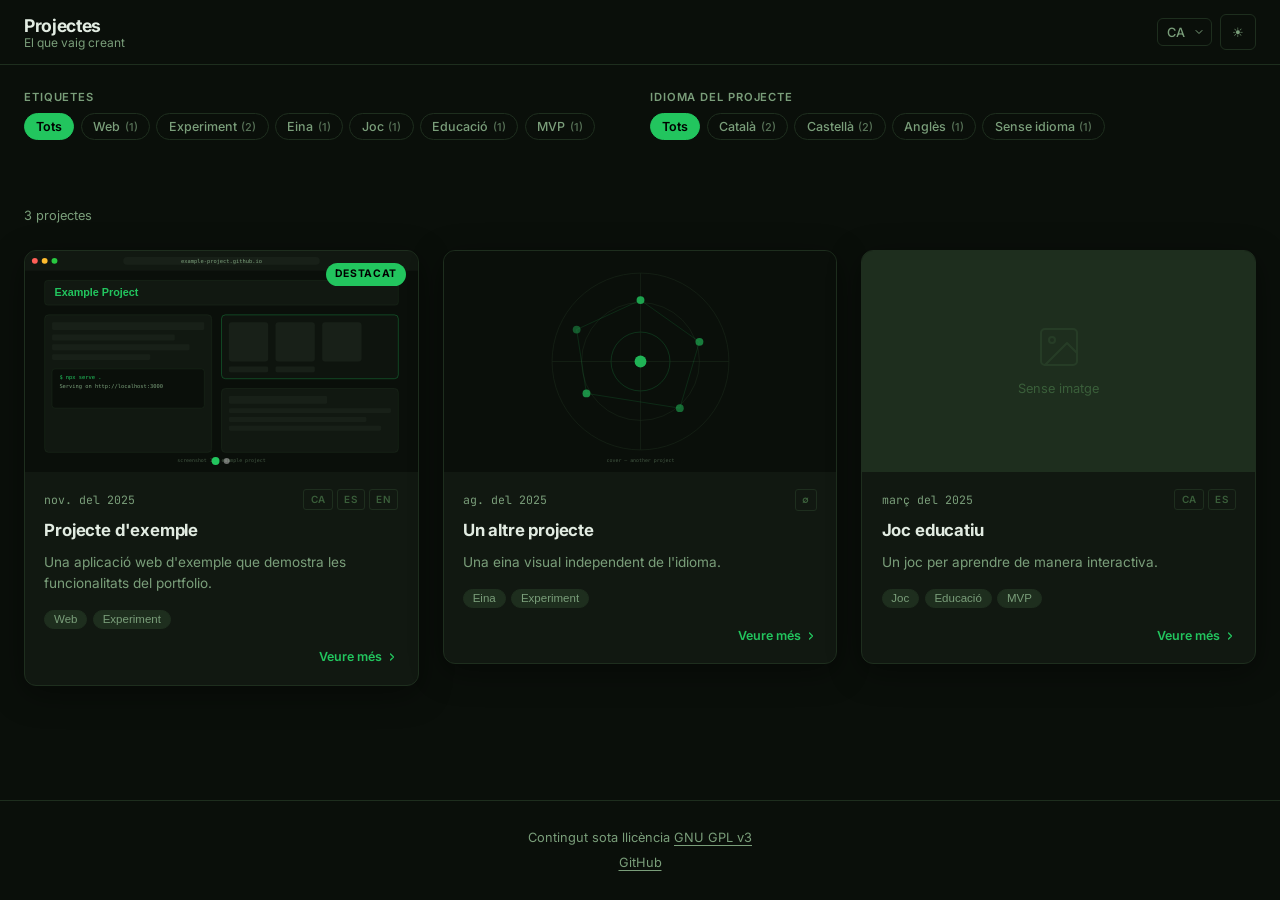
==== index.html @ 7bdc1eb7 "feat: portfolio MVP inicial Estructura completa del portfolio estàtic per a GitHub Pages: - index.ht" ====
<!DOCTYPE html>
<html lang="ca" data-theme="dark">
<head>
  <meta charset="UTF-8">
  <meta name="viewport" content="width=device-width, initial-scale=1.0">
  <meta name="description" content="Portfolio de projectes web, aplicacions i MVPs">
  <title>Portfolio</title>

  <!-- Favicon -->
  <link rel="icon" type="image/svg+xml" href="assets/img/favicon.svg">

  <!-- Google Fonts — Inter + JetBrains Mono -->
  <link rel="preconnect" href="https://fonts.googleapis.com">
  <link rel="preconnect" href="https://fonts.gstatic.com" crossorigin>
  <link href="https://fonts.googleapis.com/css2?family=Inter:wght@400;500;600;700;800&family=JetBrains+Mono:wght@400;500&display=swap" rel="stylesheet">

  <!-- Styles -->
  <link rel="stylesheet" href="assets/css/themes.css">
  <link rel="stylesheet" href="assets/css/main.css">
  <link rel="stylesheet" href="assets/css/components.css">

  <!-- marked.js (Markdown renderer, bundled locally) -->
  <script src="assets/js/vendor/marked.min.js"></script>
</head>
<body>

<div class="site-wrapper">

  <!-- ══════════════════════════════════════
       HEADER
  ══════════════════════════════════════ -->
  <header class="site-header" role="banner">
    <div class="header-inner">

      <!-- Brand -->
      <div class="header-brand">
        <img id="header-avatar" class="header-avatar" src="" alt="Avatar" aria-hidden="true"
             style="display:none">
        <div>
          <div id="header-title" class="header-title">Projectes</div>
          <div id="header-subtitle" class="header-subtitle"></div>
        </div>
      </div>

      <!-- Controls -->
      <div class="header-controls" role="toolbar" aria-label="Controls">

        <!-- Language selector -->
        <label for="lang-select" class="sr-only" data-i18n="lang.select">Selecciona idioma</label>
        <select id="lang-select" class="lang-select"
                aria-label="Selecciona idioma" data-i18n-attr="aria-label" data-i18n="lang.select">
          <option value="ca">CA</option>
          <option value="es">ES</option>
          <option value="en">EN</option>
        </select>

        <!-- Theme toggle -->
        <button id="theme-toggle" class="theme-toggle"
                aria-label="Canviar tema" title="Canviar tema">
          <span class="theme-icon" aria-hidden="true">☀</span>
        </button>

      </div>
    </div>
  </header>

  <!-- ══════════════════════════════════════
       MAIN
  ══════════════════════════════════════ -->
  <main class="site-main" id="main-content">

    <!-- Filters -->
    <section class="filters-section" id="filters-section" aria-label="Filtres">
      <!-- Rendered by filters.js -->
    </section>

    <!-- Project count -->
    <div class="section-header">
      <p class="project-count" id="project-count" aria-live="polite" aria-atomic="true"></p>
    </div>

    <!-- Projects grid -->
    <section id="projects-grid" class="projects-grid" aria-label="Projectes">
      <!-- Skeleton placeholders while loading -->
      <div class="skeleton skeleton-card"></div>
      <div class="skeleton skeleton-card"></div>
      <div class="skeleton skeleton-card"></div>
    </section>

  </main>

  <!-- ══════════════════════════════════════
       FOOTER
  ══════════════════════════════════════ -->
  <footer class="site-footer" role="contentinfo">
    <p id="footer-custom" style="display:none"></p>
    <p id="footer-license">
      Contingut sota llicència
      <a href="LICENSE" target="_blank" rel="noopener">GNU GPL v3</a>
    </p>
    <p>
      <a id="footer-github" href="#" target="_blank" rel="noopener noreferrer"
         style="display:none">GitHub</a>
    </p>
  </footer>

</div><!-- /.site-wrapper -->

<!-- ══════════════════════════════════════
     MODAL (inserted by modal.js at runtime)
══════════════════════════════════════ -->

<!-- ══════════════════════════════════════
     SCRIPTS (order matters)
══════════════════════════════════════ -->
<script src="assets/js/i18n.js"></script>
<script src="assets/js/theme.js"></script>
<script src="assets/js/carousel.js"></script>
<script src="assets/js/modal.js"></script>
<script src="assets/js/filters.js"></script>
<script src="assets/js/renderer.js"></script>
<script src="assets/js/main.js"></script>

</body>
</html>
---- assets/css/themes.css ----
/* ============================================================
   THEMES — CSS custom properties for dark/light modes
   Values are overridden at runtime by theme.js from config.json
   ============================================================ */

:root {
  /* Accent */
  --accent:        #22c55e;
  --accent-dim:    #16a34a;
  --accent-glow:   rgba(34, 197, 94, 0.15);

  /* Typography */
  --font-heading: 'Inter', system-ui, sans-serif;
  --font-body:    'Inter', system-ui, sans-serif;
  --font-mono:    'JetBrains Mono', 'Fira Code', monospace;

  /* Shape */
  --radius:       12px;
  --radius-sm:    6px;
  --radius-lg:    20px;

  /* Motion */
  --transition:   0.2s ease;
  --transition-slow: 0.35s ease;

  /* Z-layers */
  --z-header:     100;
  --z-filters:    90;
  --z-modal:      200;
  --z-modal-bg:   199;
}

/* ── DARK (default) ── */
[data-theme="dark"],
:root {
  --bg:            #0a0f0a;
  --surface:       #111811;
  --surface-hover: #182018;
  --surface-2:     #1e2e1e;
  --text:          #e2ece2;
  --text-muted:    #7a9e7a;
  --text-faint:    #3a5e3a;
  --border:        #1e2e1e;
  --shadow:        0 8px 32px rgba(0, 0, 0, 0.55);
  --shadow-sm:     0 2px 8px  rgba(0, 0, 0, 0.4);
  --shadow-lg:     0 16px 56px rgba(0, 0, 0, 0.7);
  --scrollbar-track: #111811;
  --scrollbar-thumb: #1e2e1e;
}

/* ── LIGHT ── */
[data-theme="light"] {
  --bg:            #f0f7f0;
  --surface:       #ffffff;
  --surface-hover: #e8f5e8;
  --surface-2:     #d8ecd8;
  --text:          #0f1f0f;
  --text-muted:    #4a724a;
  --text-faint:    #b0ceb0;
  --border:        #c8e0c8;
  --shadow:        0 4px 20px rgba(0, 60, 0, 0.1);
  --shadow-sm:     0 1px 6px  rgba(0, 60, 0, 0.08);
  --shadow-lg:     0 12px 40px rgba(0, 60, 0, 0.15);
  --scrollbar-track: #e8f5e8;
  --scrollbar-thumb: #c8e0c8;
}
---- assets/css/main.css ----
/* ============================================================
   MAIN — Reset, base, layout, typography
   ============================================================ */

*, *::before, *::after {
  box-sizing: border-box;
  margin: 0;
  padding: 0;
}

html {
  font-size: 16px;
  scroll-behavior: smooth;
  -webkit-text-size-adjust: 100%;
}

body {
  font-family: var(--font-body);
  background-color: var(--bg);
  color: var(--text);
  line-height: 1.6;
  min-height: 100vh;
  transition: background-color var(--transition-slow), color var(--transition-slow);
}

/* ── Scrollbar ── */
::-webkit-scrollbar       { width: 6px; height: 6px; }
::-webkit-scrollbar-track { background: var(--scrollbar-track); }
::-webkit-scrollbar-thumb { background: var(--scrollbar-thumb); border-radius: 3px; }
::-webkit-scrollbar-thumb:hover { background: var(--text-faint); }

/* ── Focus visible ── */
:focus-visible {
  outline: 2px solid var(--accent);
  outline-offset: 3px;
  border-radius: var(--radius-sm);
}

/* ── Links ── */
a {
  color: var(--accent);
  text-decoration: none;
  transition: color var(--transition), opacity var(--transition);
}
a:hover { opacity: 0.8; }

/* ── Images ── */
img, svg {
  display: block;
  max-width: 100%;
}

/* ── Utility ── */
.sr-only {
  position: absolute;
  width: 1px; height: 1px;
  padding: 0; margin: -1px;
  overflow: hidden;
  clip: rect(0,0,0,0);
  white-space: nowrap;
  border: 0;
}

/* ============================================================
   LAYOUT
   ============================================================ */

.site-wrapper {
  display: flex;
  flex-direction: column;
  min-height: 100vh;
}

/* ── Header ── */
.site-header {
  position: sticky;
  top: 0;
  z-index: var(--z-header);
  background: var(--bg);
  border-bottom: 1px solid var(--border);
  backdrop-filter: blur(12px);
  -webkit-backdrop-filter: blur(12px);
  transition: background-color var(--transition-slow), border-color var(--transition-slow);
}

.header-inner {
  max-width: 1400px;
  margin: 0 auto;
  padding: 0 1.5rem;
  height: 64px;
  display: flex;
  align-items: center;
  gap: 1rem;
}

.header-brand {
  display: flex;
  align-items: center;
  gap: 0.75rem;
  flex: 1;
  text-decoration: none;
}

.header-avatar {
  width: 36px;
  height: 36px;
  border-radius: 50%;
  border: 2px solid var(--border);
  object-fit: cover;
  flex-shrink: 0;
}

.header-title {
  font-family: var(--font-heading);
  font-size: 1.1rem;
  font-weight: 700;
  color: var(--text);
  letter-spacing: -0.02em;
  line-height: 1.2;
}

.header-subtitle {
  font-size: 0.75rem;
  color: var(--text-muted);
  line-height: 1;
}

.header-controls {
  display: flex;
  align-items: center;
  gap: 0.5rem;
  flex-shrink: 0;
}

/* ── Main content ── */
.site-main {
  flex: 1;
  max-width: 1400px;
  margin: 0 auto;
  padding: 1.5rem;
  width: 100%;
}

/* ── Footer ── */
.site-footer {
  border-top: 1px solid var(--border);
  padding: 1.5rem;
  text-align: center;
  color: var(--text-muted);
  font-size: 0.8rem;
  line-height: 2;
}

.site-footer a {
  color: var(--text-muted);
  text-decoration: underline;
  text-underline-offset: 3px;
}
.site-footer a:hover { color: var(--accent); }

/* ── Section title ── */
.section-header {
  margin-bottom: 1.5rem;
}

.project-count {
  font-size: 0.8rem;
  color: var(--text-muted);
  margin-top: 0.25rem;
}

/* ============================================================
   BUTTONS & CONTROLS
   ============================================================ */

.btn {
  display: inline-flex;
  align-items: center;
  gap: 0.4rem;
  padding: 0.45rem 0.9rem;
  border-radius: var(--radius-sm);
  border: 1px solid var(--border);
  background: transparent;
  color: var(--text-muted);
  font-family: var(--font-body);
  font-size: 0.8rem;
  font-weight: 500;
  cursor: pointer;
  transition: all var(--transition);
  white-space: nowrap;
  text-decoration: none;
}

.btn:hover {
  background: var(--surface-hover);
  color: var(--text);
  border-color: var(--text-faint);
}

.btn-accent {
  background: var(--accent);
  border-color: var(--accent);
  color: #000;
  font-weight: 600;
}

.btn-accent:hover {
  background: var(--accent-dim);
  border-color: var(--accent-dim);
  color: #000;
}

.btn-icon {
  padding: 0.45rem;
  width: 36px;
  height: 36px;
  justify-content: center;
}

/* Theme toggle */
.theme-toggle {
  background: transparent;
  border: 1px solid var(--border);
  border-radius: var(--radius-sm);
  padding: 0.45rem;
  width: 36px;
  height: 36px;
  display: flex;
  align-items: center;
  justify-content: center;
  cursor: pointer;
  color: var(--text-muted);
  transition: all var(--transition);
}
.theme-toggle:hover {
  background: var(--surface-hover);
  color: var(--accent);
  border-color: var(--accent);
}

/* Language selector */
.lang-select {
  background: transparent;
  border: 1px solid var(--border);
  border-radius: var(--radius-sm);
  padding: 0.35rem 0.6rem;
  color: var(--text-muted);
  font-family: var(--font-body);
  font-size: 0.8rem;
  font-weight: 500;
  cursor: pointer;
  transition: all var(--transition);
  appearance: none;
  -webkit-appearance: none;
  background-image: url("data:image/svg+xml,%3Csvg xmlns='http://www.w3.org/2000/svg' width='12' height='12' viewBox='0 0 24 24' fill='none' stroke='%237a9e7a' stroke-width='2' stroke-linecap='round' stroke-linejoin='round'%3E%3Cpath d='m6 9 6 6 6-6'/%3E%3C/svg%3E");
  background-repeat: no-repeat;
  background-position: right 0.4rem center;
  padding-right: 1.6rem;
}
.lang-select:hover, .lang-select:focus {
  border-color: var(--accent);
  color: var(--text);
}
.lang-select option {
  background: var(--surface);
  color: var(--text);
}

/* ============================================================
   RESPONSIVE
   ============================================================ */

@media (max-width: 600px) {
  .header-inner { padding: 0 1rem; }
  .site-main    { padding: 1rem; }
  .header-subtitle { display: none; }
}
---- assets/css/components.css ----
/* ============================================================
   COMPONENTS — Filters, Cards, Carousel, Modal
   ============================================================ */

/* ============================================================
   FILTERS BAR
   ============================================================ */

.filters-section {
  margin-bottom: 2rem;
}

.filters-row {
  display: grid;
  grid-template-columns: 1fr 1fr;
  gap: 1.25rem;
  align-items: start;
}

.filter-group {
  display: flex;
  flex-direction: column;
  gap: 0.4rem;
}

/* Right-hand group aligns its chips to the left too,
   keeping visual weight balanced */
.filter-group-right {
  /* no special treatment needed — grid column handles position */
}

.filter-group-label {
  font-size: 0.7rem;
  font-weight: 600;
  letter-spacing: 0.08em;
  text-transform: uppercase;
  color: var(--text-muted);
}

.filter-chips {
  display: flex;
  flex-wrap: wrap;
  gap: 0.4rem;
}

.filter-chip {
  display: inline-flex;
  align-items: center;
  gap: 0.3rem;
  padding: 0.3rem 0.7rem;
  border-radius: 999px;
  border: 1px solid var(--border);
  background: transparent;
  color: var(--text-muted);
  font-family: var(--font-body);
  font-size: 0.78rem;
  font-weight: 500;
  cursor: pointer;
  transition: all var(--transition);
  white-space: nowrap;
}

.filter-chip:hover {
  border-color: var(--accent);
  color: var(--accent);
  background: var(--accent-glow);
}

.filter-chip.active {
  background: var(--accent);
  border-color: var(--accent);
  color: #000;
  font-weight: 600;
}

.filter-chip .chip-count {
  font-size: 0.68rem;
  opacity: 0.7;
}

.filter-chip.active .chip-count {
  opacity: 0.8;
}

/* .filters-divider is no longer rendered — kept for safety */
.filters-divider { display: none; }

/* Footer row: active badge pills on the left, clear button on the right */
.filters-footer {
  display: flex;
  align-items: center;
  justify-content: space-between;
  gap: 0.5rem;
  margin-top: 0.6rem;
  min-height: 1.5rem; /* prevents layout jump when clear button appears */
}

.filters-clear {
  flex-shrink: 0;
}

/* Active filter indicators — lives inside .filters-footer */
.active-filters-bar {
  display: none;
  align-items: center;
  gap: 0.5rem;
  flex-wrap: wrap;
  flex: 1;
  min-width: 0;
}

.active-filters-bar.visible {
  display: flex;
}

.active-filter-tag {
  display: inline-flex;
  align-items: center;
  gap: 0.3rem;
  padding: 0.2rem 0.6rem;
  background: var(--accent-glow);
  border: 1px solid var(--accent);
  border-radius: 999px;
  font-size: 0.72rem;
  color: var(--accent);
}

.active-filter-tag button {
  background: none;
  border: none;
  cursor: pointer;
  color: var(--accent);
  font-size: 0.9rem;
  line-height: 1;
  padding: 0;
  display: flex;
  align-items: center;
  opacity: 0.7;
  transition: opacity var(--transition);
}
.active-filter-tag button:hover { opacity: 1; }

/* ============================================================
   PROJECT GRID
   ============================================================ */

.projects-grid {
  display: grid;
  grid-template-columns: repeat(auto-fill, minmax(320px, 1fr));
  gap: 1.5rem;
  align-items: start;
}

/* Empty state */
.empty-state {
  grid-column: 1 / -1;
  text-align: center;
  padding: 4rem 2rem;
  color: var(--text-muted);
}

.empty-state-icon {
  font-size: 3rem;
  margin-bottom: 1rem;
  opacity: 0.3;
}

.empty-state p {
  margin-bottom: 1rem;
}

/* ============================================================
   PROJECT CARD
   ============================================================ */

.project-card {
  background: var(--surface);
  border: 1px solid var(--border);
  border-radius: var(--radius);
  box-shadow: var(--shadow);
  overflow: hidden;
  cursor: pointer;
  transition: transform var(--transition), box-shadow var(--transition),
              border-color var(--transition), background-color var(--transition-slow);
  display: flex;
  flex-direction: column;
  position: relative;
}

.project-card:hover {
  transform: translateY(-4px);
  box-shadow: var(--shadow-lg);
  border-color: var(--accent);
}

.project-card:focus-visible {
  outline: 2px solid var(--accent);
  outline-offset: 3px;
}

/* Featured badge */
.card-featured-badge {
  position: absolute;
  top: 0.75rem;
  right: 0.75rem;
  z-index: 2;
  background: var(--accent);
  color: #000;
  font-size: 0.65rem;
  font-weight: 700;
  letter-spacing: 0.06em;
  text-transform: uppercase;
  padding: 0.2rem 0.55rem;
  border-radius: 999px;
}

/* ── Card Carousel ── */
.card-carousel {
  position: relative;
  background: var(--surface-2);
  aspect-ratio: 16 / 9;
  overflow: hidden;
  flex-shrink: 0;
}

.carousel-track {
  display: flex;
  height: 100%;
  transition: transform 0.4s ease;
  will-change: transform;
}

.carousel-slide {
  flex: 0 0 100%;
  height: 100%;
  overflow: hidden;
}

.carousel-slide img {
  width: 100%;
  height: 100%;
  object-fit: cover;
  display: block;
  transition: transform 0.4s ease;
}

.card-carousel:hover .carousel-slide img {
  transform: scale(1.03);
}

.carousel-no-image {
  width: 100%;
  height: 100%;
  display: flex;
  flex-direction: column;
  align-items: center;
  justify-content: center;
  gap: 0.5rem;
  color: var(--text-faint);
  font-size: 0.8rem;
}

.carousel-no-image svg {
  opacity: 0.3;
}

/* Carousel buttons */
.carousel-btn {
  position: absolute;
  top: 50%;
  transform: translateY(-50%);
  z-index: 3;
  background: rgba(0,0,0,0.5);
  border: 1px solid rgba(255,255,255,0.1);
  border-radius: 50%;
  width: 32px;
  height: 32px;
  display: flex;
  align-items: center;
  justify-content: center;
  cursor: pointer;
  color: #fff;
  opacity: 0;
  transition: opacity var(--transition), background var(--transition);
}

.card-carousel:hover .carousel-btn { opacity: 1; }
.carousel-btn:hover { background: rgba(0,0,0,0.75); }
.carousel-btn.prev { left: 0.5rem; }
.carousel-btn.next { right: 0.5rem; }
.carousel-btn:disabled { opacity: 0 !important; cursor: default; }

/* Carousel dots */
.carousel-dots {
  position: absolute;
  bottom: 0.5rem;
  left: 50%;
  transform: translateX(-50%);
  display: flex;
  gap: 0.3rem;
  z-index: 3;
}

.carousel-dot {
  width: 6px;
  height: 6px;
  border-radius: 50%;
  background: rgba(255,255,255,0.4);
  border: none;
  cursor: pointer;
  padding: 0;
  transition: background var(--transition), transform var(--transition);
}

.carousel-dot.active {
  background: var(--accent);
  transform: scale(1.3);
}

/* ── Card Body ── */
.card-body {
  padding: 1.1rem 1.2rem;
  flex: 1;
  display: flex;
  flex-direction: column;
  gap: 0.6rem;
}

.card-meta {
  display: flex;
  align-items: center;
  justify-content: space-between;
  gap: 0.5rem;
}

.card-date {
  font-size: 0.72rem;
  color: var(--text-muted);
  font-family: var(--font-mono);
}

.card-lang-pills {
  display: flex;
  gap: 0.25rem;
  flex-wrap: wrap;
}

.card-lang-pill {
  font-size: 0.62rem;
  font-weight: 600;
  text-transform: uppercase;
  letter-spacing: 0.05em;
  padding: 0.1rem 0.4rem;
  border-radius: 3px;
  border: 1px solid var(--border);
  color: var(--text-faint);
  background: transparent;
}

.card-title {
  font-family: var(--font-heading);
  font-size: 1.05rem;
  font-weight: 700;
  color: var(--text);
  line-height: 1.3;
  letter-spacing: -0.01em;
}

.card-description {
  font-size: 0.85rem;
  color: var(--text-muted);
  line-height: 1.55;
  display: -webkit-box;
  -webkit-line-clamp: 3;
  -webkit-box-orient: vertical;
  overflow: hidden;
  flex: 1;
}

/* ── Card Tags ── */
.card-tags {
  display: flex;
  flex-wrap: wrap;
  gap: 0.35rem;
  margin-top: auto;
  padding-top: 0.4rem;
}

.tag-chip {
  display: inline-flex;
  align-items: center;
  padding: 0.18rem 0.55rem;
  border-radius: 999px;
  font-size: 0.72rem;
  font-weight: 500;
  border: 1px solid var(--border);
  color: var(--text-muted);
  background: var(--surface-2);
  transition: all var(--transition);
  cursor: pointer;
  white-space: nowrap;
}

.tag-chip:hover {
  border-color: var(--accent);
  color: var(--accent);
  background: var(--accent-glow);
}

.tag-chip.active-filter {
  border-color: var(--accent);
  color: var(--accent);
  background: var(--accent-glow);
}

/* Card view-more link */
.card-footer {
  padding: 0 1.2rem 1.1rem;
  display: flex;
  align-items: center;
  justify-content: flex-end;
}

.card-view-more {
  font-size: 0.78rem;
  font-weight: 600;
  color: var(--accent);
  display: flex;
  align-items: center;
  gap: 0.25rem;
  transition: gap var(--transition);
}
.project-card:hover .card-view-more { gap: 0.45rem; }

/* ============================================================
   PROJECT MODAL
   ============================================================ */

.modal-backdrop {
  position: fixed;
  inset: 0;
  background: rgba(0, 0, 0, 0.75);
  z-index: var(--z-modal-bg);
  backdrop-filter: blur(4px);
  -webkit-backdrop-filter: blur(4px);
  opacity: 0;
  transition: opacity var(--transition-slow);
  pointer-events: none;
}

.modal-backdrop.open {
  opacity: 1;
  pointer-events: auto;
}

.modal-panel {
  position: fixed;
  inset: 0;
  z-index: var(--z-modal);
  display: flex;
  align-items: center;
  justify-content: center;
  padding: 1.5rem;
  pointer-events: none;
}

.modal-inner {
  background: var(--surface);
  border: 1px solid var(--border);
  border-radius: var(--radius-lg);
  box-shadow: var(--shadow-lg);
  width: 100%;
  max-width: 860px;
  max-height: 90vh;
  overflow-y: auto;
  overflow-x: hidden;
  transform: translateY(24px) scale(0.97);
  opacity: 0;
  transition: transform var(--transition-slow), opacity var(--transition-slow);
  pointer-events: none;
}

.modal-backdrop.open .modal-inner {
  transform: translateY(0) scale(1);
  opacity: 1;
  pointer-events: auto;
}

/* Modal header */
.modal-header {
  display: flex;
  align-items: flex-start;
  justify-content: space-between;
  gap: 1rem;
  padding: 1.5rem 1.5rem 0;
  position: sticky;
  top: 0;
  background: var(--surface);
  z-index: 2;
  border-bottom: 1px solid var(--border);
  padding-bottom: 1rem;
}

.modal-title-block {
  flex: 1;
  min-width: 0;
}

.modal-title {
  font-family: var(--font-heading);
  font-size: 1.4rem;
  font-weight: 800;
  color: var(--text);
  letter-spacing: -0.02em;
  line-height: 1.2;
}

.modal-meta {
  display: flex;
  align-items: center;
  gap: 0.75rem;
  margin-top: 0.4rem;
  flex-wrap: wrap;
}

.modal-date {
  font-size: 0.75rem;
  color: var(--text-muted);
  font-family: var(--font-mono);
}

.modal-close {
  background: transparent;
  border: 1px solid var(--border);
  border-radius: var(--radius-sm);
  width: 36px;
  height: 36px;
  display: flex;
  align-items: center;
  justify-content: center;
  cursor: pointer;
  color: var(--text-muted);
  flex-shrink: 0;
  transition: all var(--transition);
}
.modal-close:hover {
  background: var(--surface-hover);
  color: var(--text);
  border-color: var(--text-faint);
}

/* Modal body */
.modal-body {
  padding: 1.5rem;
  display: flex;
  flex-direction: column;
  gap: 1.75rem;
}

/* Image mosaic */
.modal-images {
  display: grid;
  gap: 0.75rem;
}

.modal-images.count-1 { grid-template-columns: 1fr; }
.modal-images.count-2 { grid-template-columns: 1fr 1fr; }
.modal-images.count-3 { grid-template-columns: 2fr 1fr; grid-template-rows: 1fr 1fr; }
.modal-images.count-3 .modal-img-wrap:first-child { grid-row: 1 / 3; }
.modal-images.count-4,
.modal-images.count-more { grid-template-columns: 1fr 1fr; }

.modal-img-wrap {
  border-radius: var(--radius);
  overflow: hidden;
  background: var(--surface-2);
  cursor: zoom-in;
  aspect-ratio: 16 / 9;
}

.modal-img-wrap img {
  width: 100%;
  height: 100%;
  object-fit: cover;
  transition: transform 0.35s ease;
}
.modal-img-wrap:hover img { transform: scale(1.04); }

/* Modal section labels */
.modal-section-label {
  font-size: 0.72rem;
  font-weight: 700;
  letter-spacing: 0.08em;
  text-transform: uppercase;
  color: var(--text-muted);
  margin-bottom: 0.75rem;
}

/* Modal description (Markdown) */
.modal-description {
  font-size: 0.9rem;
  line-height: 1.75;
  color: var(--text-muted);
}

.modal-description h1,
.modal-description h2,
.modal-description h3,
.modal-description h4 {
  font-family: var(--font-heading);
  color: var(--text);
  margin: 1.25rem 0 0.5rem;
  line-height: 1.3;
}
.modal-description h1 { font-size: 1.3rem; font-weight: 800; }
.modal-description h2 { font-size: 1.1rem; font-weight: 700; border-bottom: 1px solid var(--border); padding-bottom: 0.4rem; }
.modal-description h3 { font-size: 0.95rem; font-weight: 700; }
.modal-description h4 { font-size: 0.85rem; font-weight: 600; }

.modal-description p { margin-bottom: 0.75rem; }

.modal-description ul,
.modal-description ol {
  padding-left: 1.4rem;
  margin-bottom: 0.75rem;
}
.modal-description li { margin-bottom: 0.25rem; }

.modal-description code {
  font-family: var(--font-mono);
  font-size: 0.82em;
  background: var(--surface-2);
  padding: 0.1em 0.4em;
  border-radius: 4px;
  color: var(--accent);
}

.modal-description pre {
  background: var(--bg);
  border: 1px solid var(--border);
  border-radius: var(--radius-sm);
  padding: 1rem;
  overflow-x: auto;
  margin-bottom: 0.75rem;
}
.modal-description pre code {
  background: none;
  padding: 0;
  color: var(--text-muted);
  font-size: 0.82rem;
}

.modal-description blockquote {
  border-left: 3px solid var(--accent);
  padding: 0.5rem 1rem;
  margin: 0.75rem 0;
  background: var(--accent-glow);
  border-radius: 0 var(--radius-sm) var(--radius-sm) 0;
  color: var(--text-muted);
}

.modal-description a {
  color: var(--accent);
  text-decoration: underline;
  text-underline-offset: 3px;
}

.modal-description table {
  width: 100%;
  border-collapse: collapse;
  margin-bottom: 0.75rem;
  font-size: 0.85rem;
}
.modal-description th,
.modal-description td {
  padding: 0.5rem 0.75rem;
  border: 1px solid var(--border);
  text-align: left;
}
.modal-description th {
  background: var(--surface-2);
  font-weight: 600;
  color: var(--text);
}

.modal-description hr {
  border: none;
  border-top: 1px solid var(--border);
  margin: 1rem 0;
}

/* Modal links */
.modal-links {
  display: flex;
  flex-wrap: wrap;
  gap: 0.6rem;
}

.modal-link {
  display: inline-flex;
  align-items: center;
  gap: 0.4rem;
  padding: 0.5rem 1rem;
  border-radius: var(--radius-sm);
  border: 1px solid var(--border);
  background: var(--surface-2);
  color: var(--text-muted);
  font-size: 0.82rem;
  font-weight: 500;
  text-decoration: none;
  transition: all var(--transition);
}

.modal-link:hover {
  border-color: var(--accent);
  background: var(--accent-glow);
  color: var(--accent);
}

.modal-link.primary {
  border-color: var(--accent);
  background: var(--accent);
  color: #000;
  font-weight: 600;
}
.modal-link.primary:hover {
  background: var(--accent-dim);
  border-color: var(--accent-dim);
  color: #000;
}

/* Modal tags */
.modal-tags {
  display: flex;
  flex-wrap: wrap;
  gap: 0.4rem;
}

/* Modal project langs */
.modal-proj-langs {
  display: flex;
  align-items: center;
  gap: 0.4rem;
  flex-wrap: wrap;
  font-size: 0.78rem;
  color: var(--text-muted);
}

/* Lightbox (image zoom) */
.lightbox {
  position: fixed;
  inset: 0;
  z-index: 300;
  background: rgba(0,0,0,0.92);
  display: flex;
  align-items: center;
  justify-content: center;
  padding: 2rem;
  cursor: zoom-out;
  opacity: 0;
  pointer-events: none;
  transition: opacity var(--transition-slow);
}
.lightbox.open {
  opacity: 1;
  pointer-events: auto;
}
.lightbox img {
  max-width: 100%;
  max-height: 100%;
  object-fit: contain;
  border-radius: var(--radius);
  box-shadow: var(--shadow-lg);
}

/* ============================================================
   LOADING / SKELETON
   ============================================================ */

@keyframes shimmer {
  0%   { background-position: -400px 0; }
  100% { background-position: 400px 0; }
}

.skeleton {
  background: linear-gradient(
    90deg,
    var(--surface-2) 25%,
    var(--surface-hover) 50%,
    var(--surface-2) 75%
  );
  background-size: 800px 100%;
  animation: shimmer 1.4s infinite linear;
  border-radius: var(--radius-sm);
}

.skeleton-card {
  height: 380px;
  border-radius: var(--radius);
}

/* ============================================================
   RESPONSIVE — COMPONENTS
   ============================================================ */

@media (max-width: 768px) {
  .projects-grid {
    grid-template-columns: 1fr;
  }

  .modal-panel { padding: 0; align-items: flex-end; }
  .modal-inner {
    max-height: 92vh;
    border-radius: var(--radius-lg) var(--radius-lg) 0 0;
    max-width: 100%;
  }

  .modal-images.count-2,
  .modal-images.count-3,
  .modal-images.count-4,
  .modal-images.count-more {
    grid-template-columns: 1fr;
  }
  .modal-images.count-3 .modal-img-wrap:first-child { grid-row: auto; }

  /* Filters: reduce gap on small screens, grid stays 2-col */
  .filters-row { gap: 0.75rem; }
  .filters-footer { flex-wrap: wrap; }
}

@media (min-width: 900px) {
  .projects-grid {
    grid-template-columns: repeat(auto-fill, minmax(300px, 1fr));
  }
}

@media (min-width: 1200px) {
  .projects-grid {
    grid-template-columns: repeat(auto-fill, minmax(340px, 1fr));
  }
}

/* ============================================================
   TRANSITIONS — page load
   ============================================================ */

.project-card {
  animation: cardIn 0.35s ease both;
}

@keyframes cardIn {
  from { opacity: 0; transform: translateY(12px); }
  to   { opacity: 1; transform: translateY(0); }
}
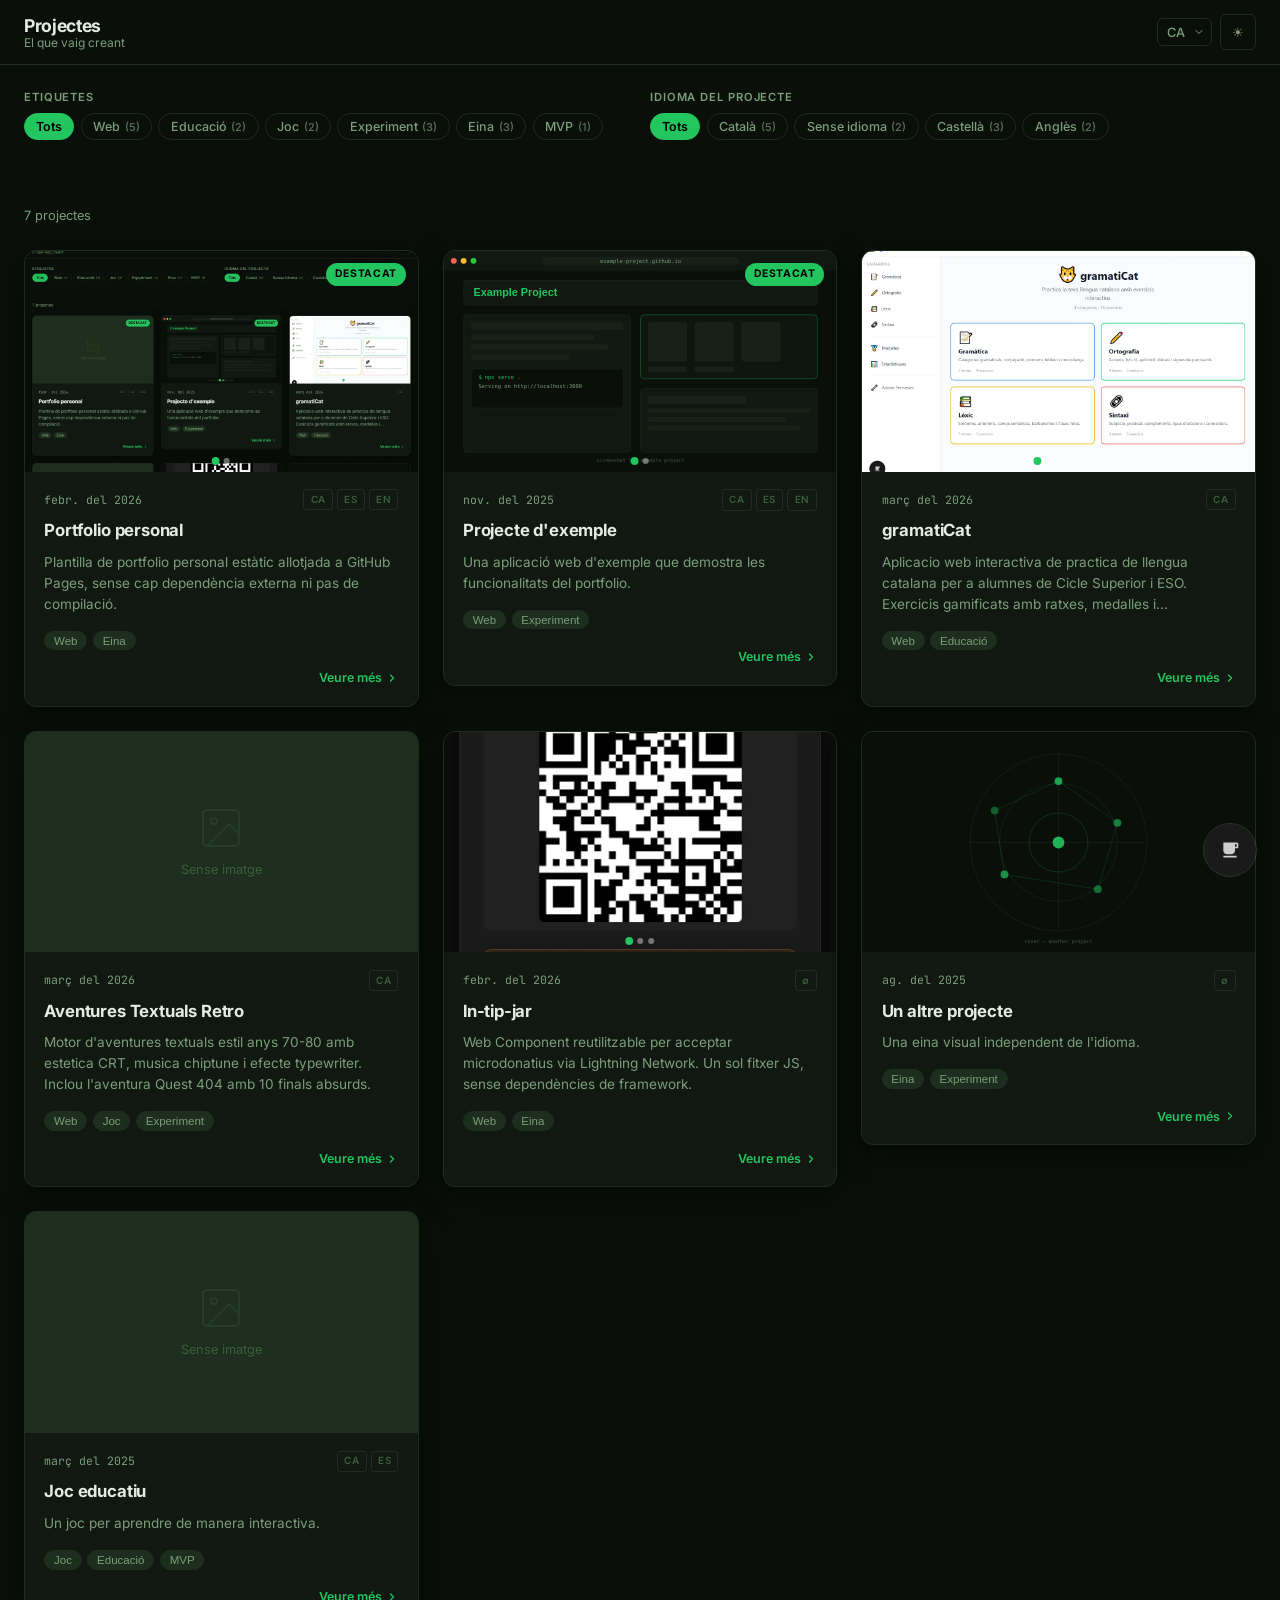
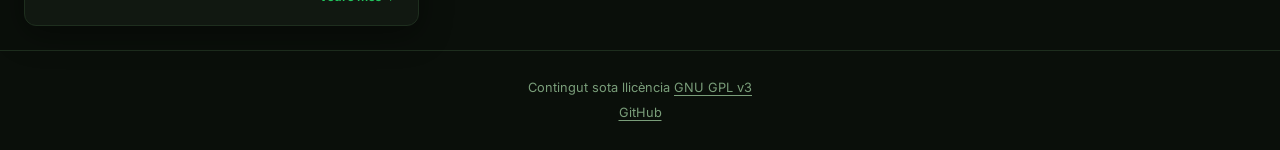
==== commit 86c84c96: "afegint ln-tip-jar al projecte" ====
--- a/index.html
+++ b/index.html
@@ -121,5 +121,15 @@
 <script src="assets/js/renderer.js"></script>
 <script src="assets/js/main.js"></script>
 
+<!-- Lightning Tip Jar -->
+<script src="assets/js/ln-tip-jar.js"></script>
+<ln-tip-jar
+  ln-address="aptswim903@walletofsatoshi.com"
+  portfolio-url="https://aaronfortuno.github.io/portfolio"
+  portfolio-label="Veure més projectes"
+  hover-text="Em convides a un cafè? ☕"
+  button-position="right"
+></ln-tip-jar>
+
 </body>
 </html>
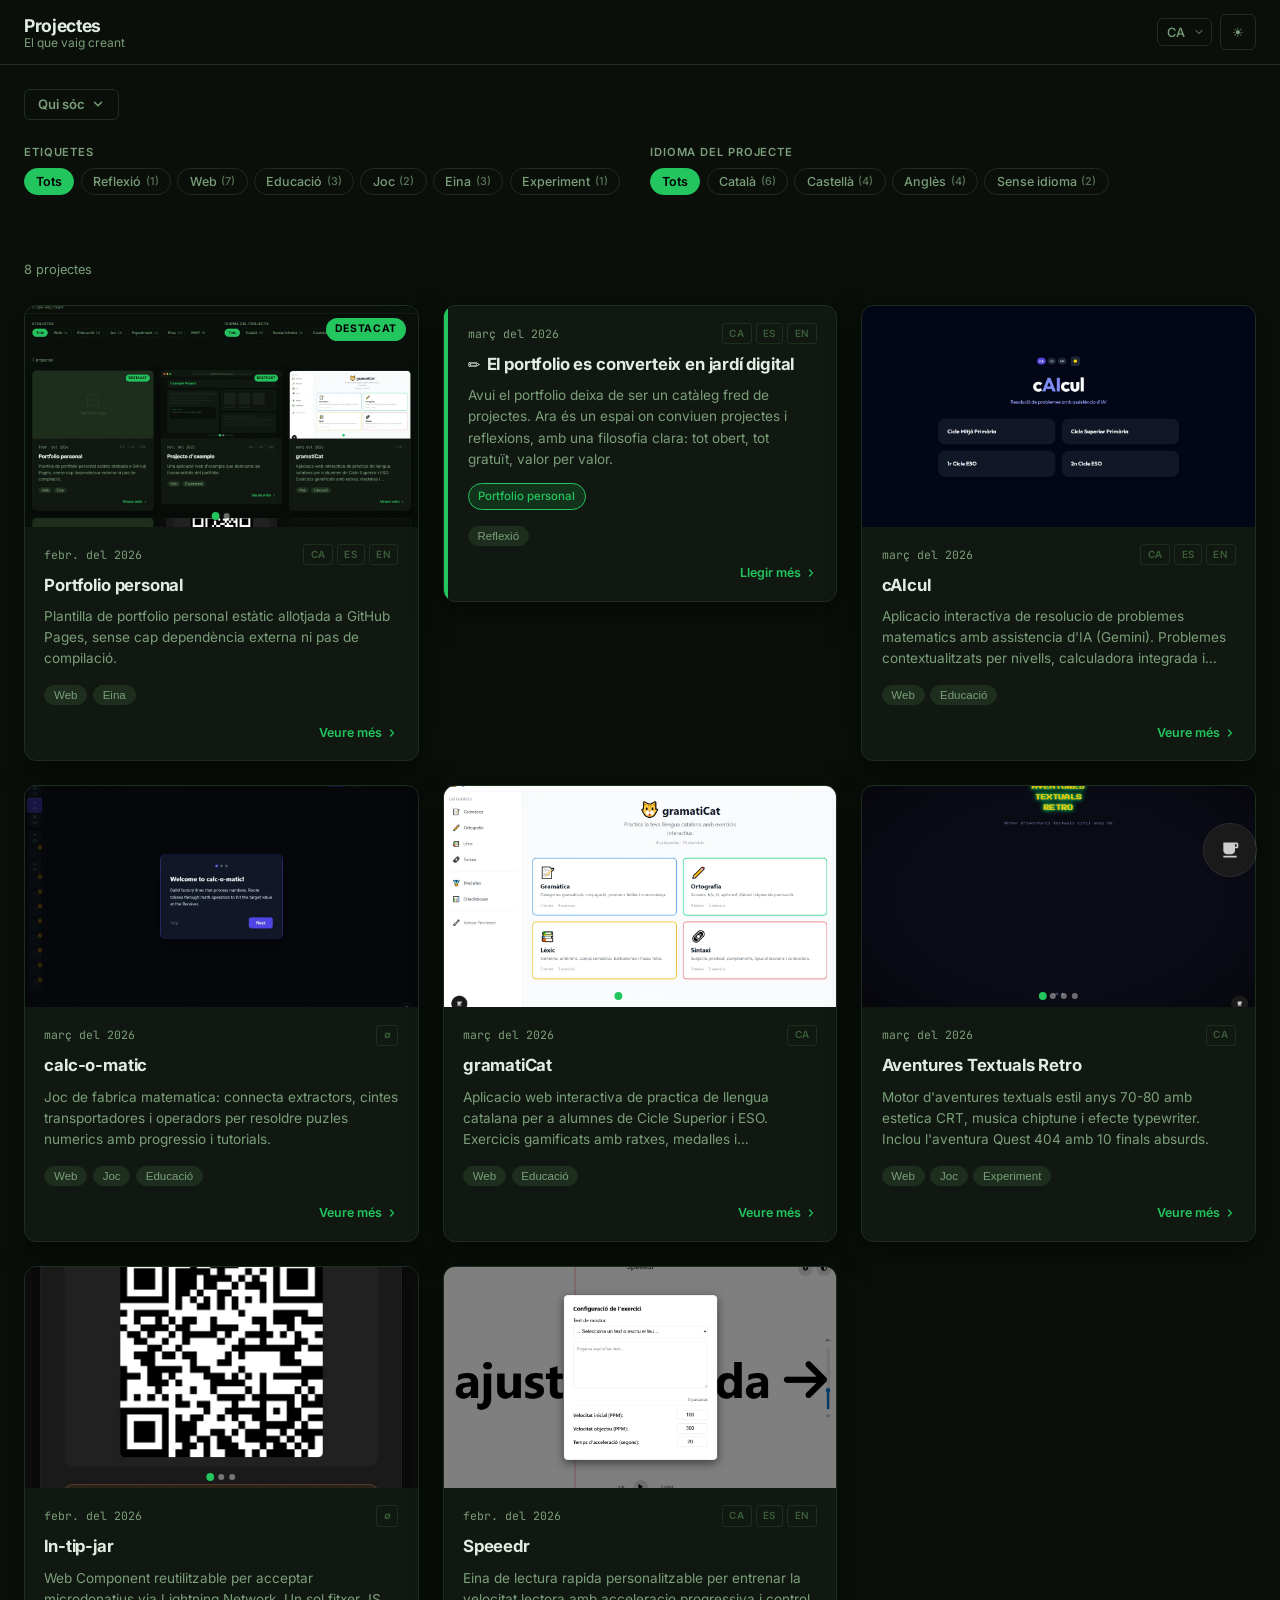
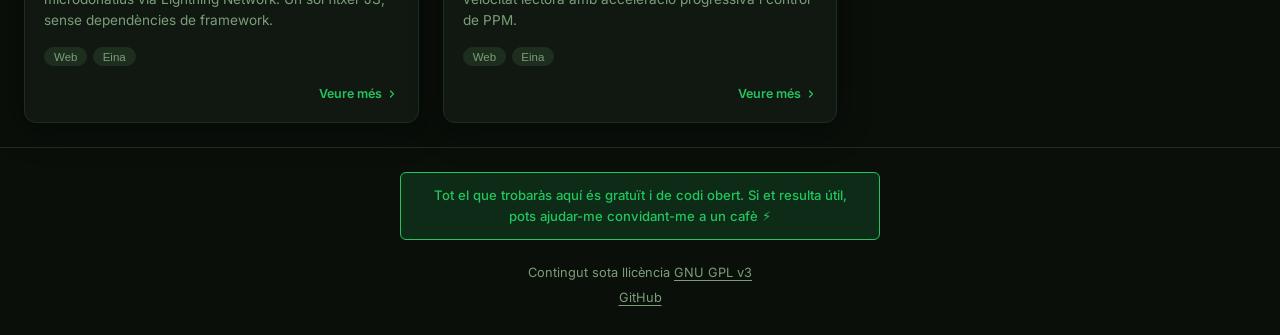
==== commit c9041566: "millora del portafoli cap a mostra global" ====
--- a/index.html
+++ b/index.html
@@ -69,6 +69,21 @@
   ══════════════════════════════════════ -->
   <main class="site-main" id="main-content">
 
+    <!-- About / Qui sóc -->
+    <section class="about-section" id="about-section">
+      <button class="about-toggle" id="about-toggle" aria-expanded="false" aria-controls="about-content">
+        <span data-i18n="about.toggle">Qui sóc</span>
+        <svg class="about-toggle-icon" width="14" height="14" viewBox="0 0 24 24" fill="none"
+             stroke="currentColor" stroke-width="2.5" stroke-linecap="round" stroke-linejoin="round">
+          <path d="m6 9 6 6 6-6"/>
+        </svg>
+      </button>
+      <div class="about-content" id="about-content" hidden>
+        <div class="about-text" id="about-text" data-i18n-html="about.text"></div>
+        <p class="about-v4v" id="about-v4v" data-i18n="about.v4v"></p>
+      </div>
+    </section>
+
     <!-- Filters -->
     <section class="filters-section" id="filters-section" aria-label="Filtres">
       <!-- Rendered by filters.js -->
@@ -93,6 +108,9 @@
        FOOTER
   ══════════════════════════════════════ -->
   <footer class="site-footer" role="contentinfo">
+    <div class="footer-v4v" id="footer-v4v">
+      <p class="footer-v4v-text" data-i18n="about.v4v"></p>
+    </div>
     <p id="footer-custom" style="display:none"></p>
     <p id="footer-license">
       Contingut sota llicència
--- a/assets/css/main.css
+++ b/assets/css/main.css
@@ -151,12 +151,107 @@
   line-height: 2;
 }
 
+.footer-v4v {
+  max-width: 480px;
+  margin: 0 auto 1.25rem;
+  padding: 0.75rem 1.25rem;
+  background: var(--accent-glow);
+  border: 1px solid var(--accent);
+  border-radius: var(--radius-sm);
+}
+
+.footer-v4v-text {
+  font-size: 0.82rem;
+  line-height: 1.6;
+  color: var(--accent);
+  font-weight: 500;
+}
+
 .site-footer a {
   color: var(--text-muted);
   text-decoration: underline;
   text-underline-offset: 3px;
 }
 .site-footer a:hover { color: var(--accent); }
+
+/* ── About section ── */
+.about-section {
+  margin-bottom: 1.5rem;
+}
+
+.about-toggle {
+  display: inline-flex;
+  align-items: center;
+  gap: 0.4rem;
+  background: none;
+  border: 1px solid var(--border);
+  border-radius: var(--radius-sm);
+  padding: 0.4rem 0.8rem;
+  color: var(--text-muted);
+  font-family: var(--font-body);
+  font-size: 0.82rem;
+  font-weight: 600;
+  cursor: pointer;
+  transition: all var(--transition);
+}
+
+.about-toggle:hover {
+  border-color: var(--accent);
+  color: var(--accent);
+}
+
+.about-toggle[aria-expanded="true"] {
+  border-color: var(--accent);
+  color: var(--accent);
+}
+
+.about-toggle-icon {
+  transition: transform var(--transition);
+}
+
+.about-toggle[aria-expanded="true"] .about-toggle-icon {
+  transform: rotate(180deg);
+}
+
+.about-content {
+  margin-top: 1rem;
+  padding: 1.25rem 1.5rem;
+  background: var(--surface);
+  border: 1px solid var(--border);
+  border-radius: var(--radius);
+  animation: aboutIn 0.3s ease both;
+}
+
+@keyframes aboutIn {
+  from { opacity: 0; transform: translateY(-8px); }
+  to   { opacity: 1; transform: translateY(0); }
+}
+
+.about-text {
+  font-size: 0.88rem;
+  line-height: 1.7;
+  color: var(--text-muted);
+  margin-bottom: 1rem;
+}
+
+.about-text p {
+  margin-bottom: 0.6rem;
+}
+
+.about-text strong {
+  color: var(--accent);
+  font-weight: 600;
+}
+
+.about-v4v {
+  font-size: 0.82rem;
+  line-height: 1.6;
+  color: var(--text-muted);
+  padding: 0.75rem 1rem;
+  background: var(--accent-glow);
+  border-left: 3px solid var(--accent);
+  border-radius: 0 var(--radius-sm) var(--radius-sm) 0;
+}
 
 /* ── Section title ── */
 .section-header {
--- a/assets/css/components.css
+++ b/assets/css/components.css
@@ -433,6 +433,119 @@
 .project-card:hover .card-view-more { gap: 0.45rem; }
 
 /* ============================================================
+   NOTE CARD
+   ============================================================ */
+
+.note-card {
+  background: var(--surface);
+  border: 1px solid var(--border);
+  border-radius: var(--radius);
+  box-shadow: var(--shadow);
+  overflow: hidden;
+  cursor: pointer;
+  transition: transform var(--transition), box-shadow var(--transition),
+              border-color var(--transition), background-color var(--transition-slow);
+  display: flex;
+  flex-direction: column;
+  position: relative;
+}
+
+.note-card:hover {
+  transform: translateY(-4px);
+  box-shadow: var(--shadow-lg);
+  border-color: var(--accent);
+}
+
+.note-card:focus-visible {
+  outline: 2px solid var(--accent);
+  outline-offset: 3px;
+}
+
+/* Left accent border */
+.note-card-accent {
+  position: absolute;
+  top: 0;
+  left: 0;
+  width: 4px;
+  height: 100%;
+  background: var(--accent);
+  border-radius: var(--radius) 0 0 var(--radius);
+}
+
+/* Optional single image for notes */
+.note-card-image {
+  aspect-ratio: 21 / 9;
+  overflow: hidden;
+  flex-shrink: 0;
+}
+
+.note-card-image img {
+  width: 100%;
+  height: 100%;
+  object-fit: cover;
+  display: block;
+  transition: transform 0.4s ease;
+}
+
+.note-card:hover .note-card-image img {
+  transform: scale(1.03);
+}
+
+/* Note card body — extra left padding to clear accent bar */
+.note-card .card-body {
+  padding-left: 1.5rem;
+}
+
+/* Note description: more visible lines (5 instead of 3) */
+.note-card .card-description {
+  -webkit-line-clamp: 5;
+}
+
+/* Note type indicator via pseudo-element */
+.note-card .card-title::before {
+  content: '✏️';
+  margin-right: 0.4rem;
+  font-size: 0.9em;
+}
+
+/* Related project chips */
+.note-related {
+  display: flex;
+  flex-wrap: wrap;
+  gap: 0.35rem;
+  padding-top: 0.25rem;
+}
+
+.note-related-chip {
+  display: inline-flex;
+  align-items: center;
+  padding: 0.2rem 0.6rem;
+  border-radius: 999px;
+  font-size: 0.72rem;
+  font-weight: 500;
+  border: 1px solid var(--accent);
+  color: var(--accent);
+  background: var(--accent-glow);
+  cursor: pointer;
+  white-space: nowrap;
+  transition: all var(--transition);
+}
+
+.note-related-chip:hover {
+  background: var(--accent);
+  color: #000;
+}
+
+/* Note card animation */
+.note-card {
+  animation: cardIn 0.35s ease both;
+}
+
+/* Note card footer uses same style */
+.note-card .card-view-more { color: var(--accent); }
+.note-card:hover .card-view-more { gap: 0.45rem; }
+
+/* ============================================================
    PROJECT MODAL
    ============================================================ */
 
